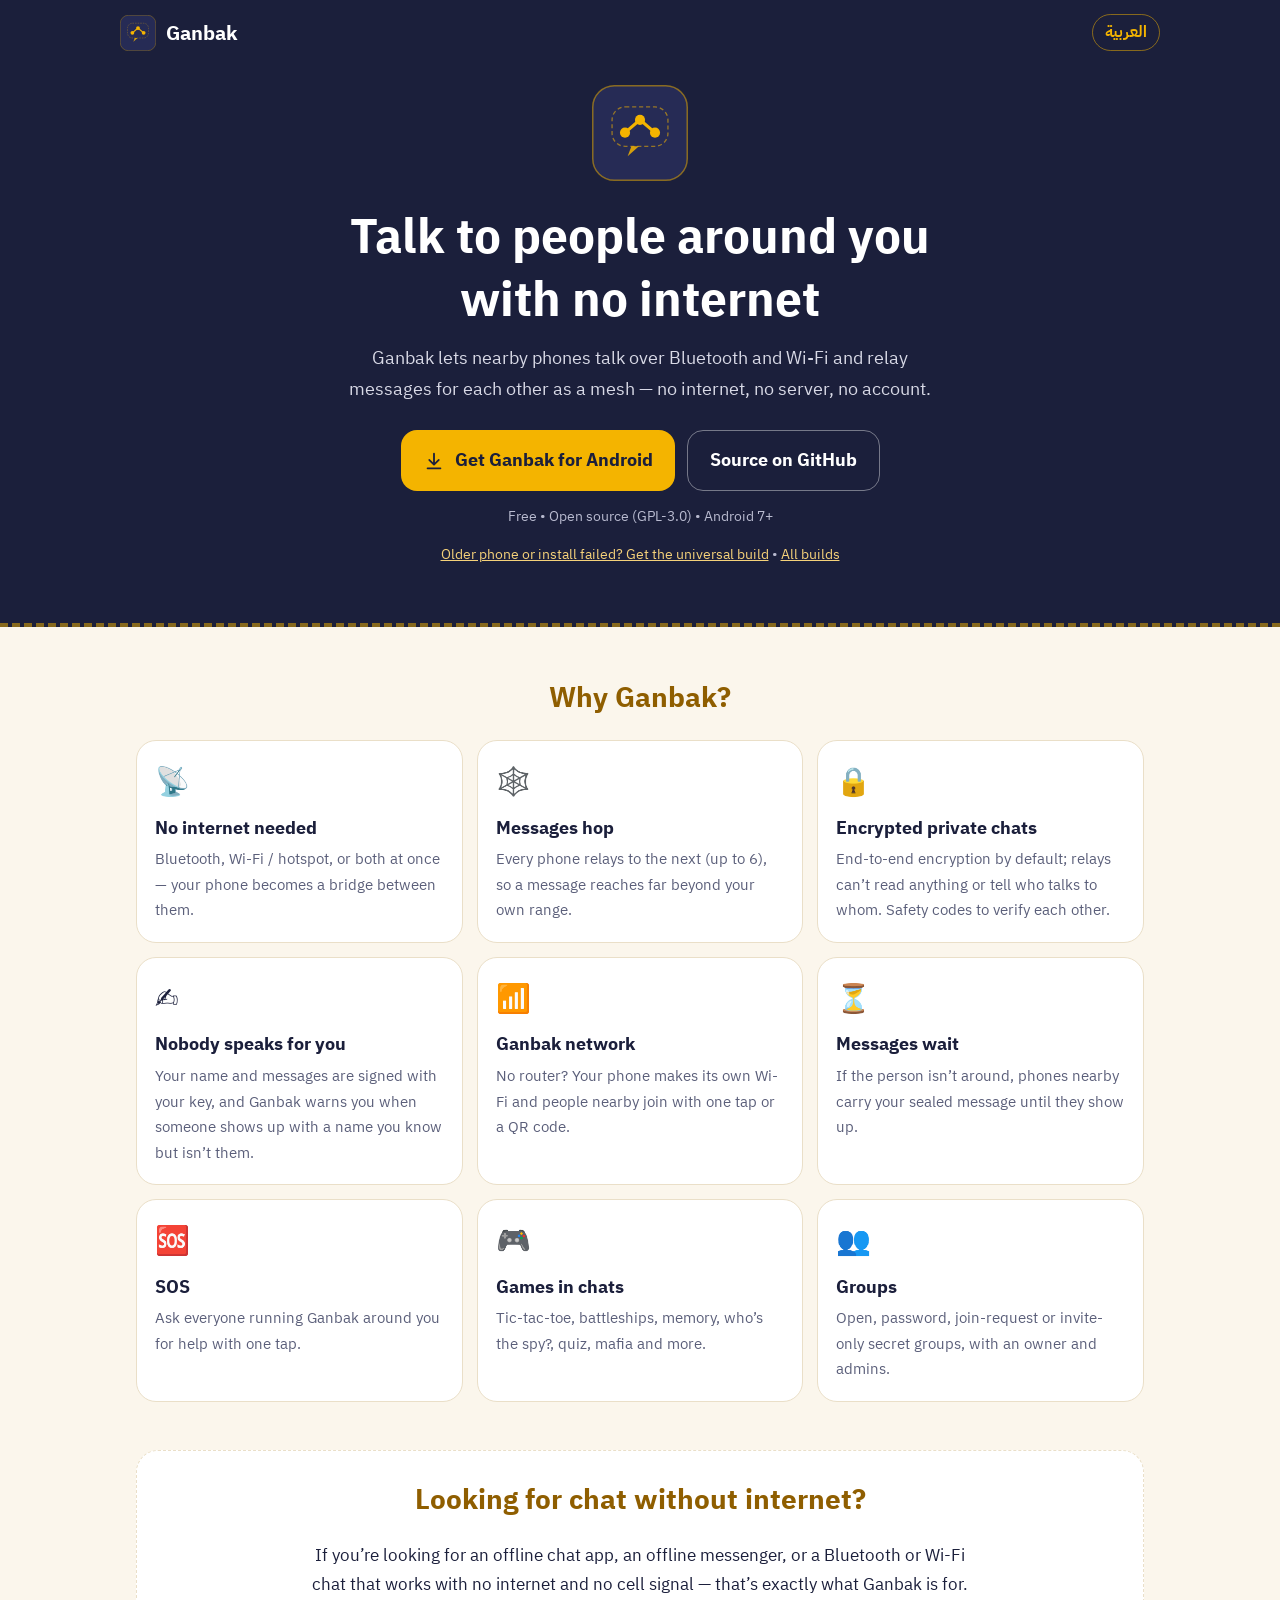
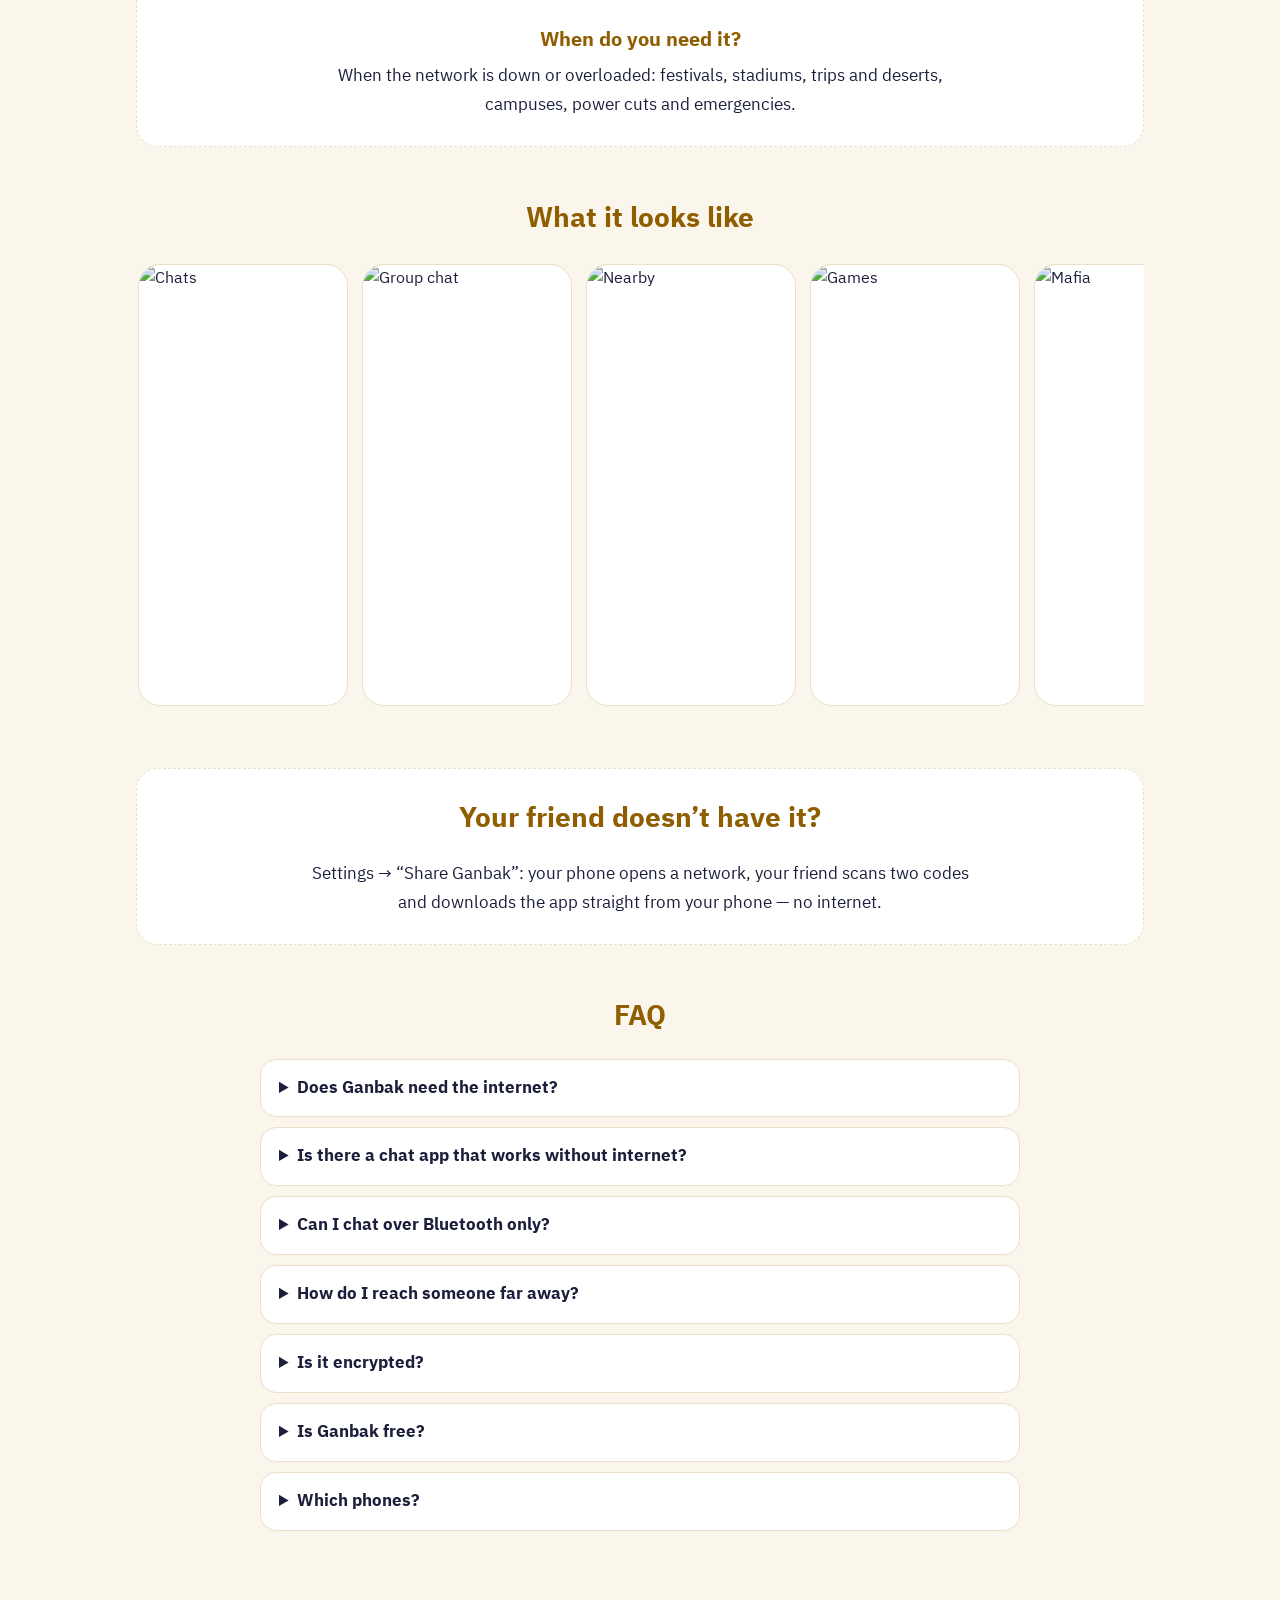
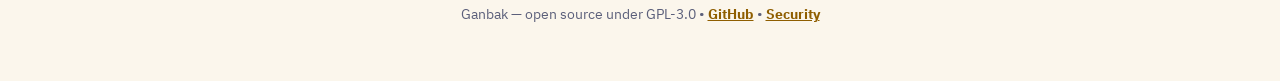
==== site/en/index.html @ 6f5be3bd "Website: Arabic and English search phrasing (بدون إنترنت / أوفلاين / offline messenger…); «شات بدون " ====
<!doctype html>
<html lang="en" dir="ltr">
<head>
<meta charset="utf-8">
<meta name="viewport" content="width=device-width, initial-scale=1">
<title>Ganbak: Offline Chat — chat without internet over Bluetooth and Wi-Fi for Android (جنبك)</title>
<meta name="description" content="Ganbak (جنبك) is an offline chat and messenger app for Android: chat without internet — phones nearby talk over Bluetooth and Wi-Fi and relay messages as a mesh, with no internet and no server. End-to-end encrypted private chats, groups, games and your own Wi-Fi network. Free and open source.">
<meta name="keywords" content="جنبك, جنبك شات, تطبيق جنبك, جنبك اوفلاين, جنبك بدون انترنت, شات بدون إنترنت, شات بدون انترنت, شات بدون نت, شات من غير نت, شات من غير إنترنت, شات اوفلاين, شات أوفلاين, دردشة بدون إنترنت, دردشة بدون انترنت, دردشة اوفلاين, دردشة بدون نت, محادثة بدون إنترنت, محادثة بدون انترنت, برنامج شات بدون نت, برنامج دردشة بدون انترنت, تطبيق شات بدون انترنت, تطبيق مراسلة بدون إنترنت, رسائل بدون إنترنت, رسايل من غير نت, شات بالبلوتوث, دردشة بالبلوتوث, محادثة عن طريق البلوتوث, شات بالواي فاي, شات على الهوت سبوت, شات بدون شبكة, تواصل بدون إنترنت, التواصل وقت انقطاع الإنترنت, شات مشفر, تطبيق مراسلة مشفر, شات للطوارئ, بديل بريدجفاي, Ganbak, Ganbak chat, Ganbak offline chat, offline chat, offline chat app, offline messenger, chat without internet, messaging without internet, no internet chat, Bluetooth chat, Bluetooth messenger, Wi-Fi chat, hotspot chat, mesh messenger, mesh chat, off-grid messaging, emergency chat app, encrypted offline chat, Bridgefy alternative, FireChat alternative, Arabic offline chat">
<meta name="robots" content="index, follow, max-image-preview:large">
<link rel="canonical" href="https://adamg00d.github.io/Ganbak/en/">
<link rel="alternate" hreflang="ar" href="https://adamg00d.github.io/Ganbak/">
<link rel="alternate" hreflang="en" href="https://adamg00d.github.io/Ganbak/en/">
<link rel="alternate" hreflang="x-default" href="https://adamg00d.github.io/Ganbak/">
<meta property="og:type" content="website">
<meta property="og:title" content="Ganbak: Offline Chat — chat without internet over Bluetooth and Wi-Fi for Android (جنبك)">
<meta property="og:description" content="Ganbak (جنبك) is an offline chat and messenger app for Android: chat without internet — phones nearby talk over Bluetooth and Wi-Fi and relay messages as a mesh, with no internet and no server. End-to-end encrypted private chats, groups, games and your own Wi-Fi network. Free and open source.">
<meta property="og:url" content="https://adamg00d.github.io/Ganbak/en/">
<meta property="og:image" content="https://adamg00d.github.io/Ganbak/img/banner.en.png">
<meta property="og:locale" content="en_US">
<meta property="og:site_name" content="Ganbak">
<meta property="og:image:alt" content="Ganbak: Offline Chat — chat without internet over Bluetooth and Wi-Fi for Android (جنبك)">
<meta name="twitter:card" content="summary_large_image">
<meta name="twitter:title" content="Ganbak: Offline Chat — chat without internet over Bluetooth and Wi-Fi for Android (جنبك)">
<meta name="twitter:description" content="Ganbak (جنبك) is an offline chat and messenger app for Android: chat without internet — phones nearby talk over Bluetooth and Wi-Fi and relay messages as a mesh, with no internet and no server. End-to-end encrypted private chats, groups, games and your own Wi-Fi network. Free and open source.">
<meta name="twitter:image" content="https://adamg00d.github.io/Ganbak/img/banner.en.png">
<meta name="theme-color" content="#1B1F3B">
<link rel="icon" href="../img/icon.png" type="image/png">
<link rel="apple-touch-icon" href="../img/icon.png">
<link rel="preconnect" href="https://fonts.googleapis.com">
<link rel="preconnect" href="https://fonts.gstatic.com" crossorigin>
<link href="https://fonts.googleapis.com/css2?family=IBM+Plex+Sans+Arabic:wght@400;600;700&display=swap" rel="stylesheet">
<link rel="stylesheet" href="../style.css">
<script type="application/ld+json">{"@context": "https://schema.org", "@type": "SoftwareApplication", "name": "Ganbak", "alternateName": ["جنبك", "جنبك شات", "Ganbak Offline Chat", "جنبك: شات بدون إنترنت"], "keywords": "جنبك, جنبك شات, تطبيق جنبك, جنبك اوفلاين, جنبك بدون انترنت, شات بدون إنترنت, شات بدون انترنت, شات بدون نت, شات من غير نت, شات من غير إنترنت, شات اوفلاين, شات أوفلاين, دردشة بدون إنترنت, دردشة بدون انترنت, دردشة اوفلاين, دردشة بدون نت, محادثة بدون إنترنت, محادثة بدون انترنت, برنامج شات بدون نت, برنامج دردشة بدون انترنت, تطبيق شات بدون انترنت, تطبيق مراسلة بدون إنترنت, رسائل بدون إنترنت, رسايل من غير نت, شات بالبلوتوث, دردشة بالبلوتوث, محادثة عن طريق البلوتوث, شات بالواي فاي, شات على الهوت سبوت, شات بدون شبكة, تواصل بدون إنترنت, التواصل وقت انقطاع الإنترنت, شات مشفر, تطبيق مراسلة مشفر, شات للطوارئ, بديل بريدجفاي, Ganbak, Ganbak chat, Ganbak offline chat, offline chat, offline chat app, offline messenger, chat without internet, messaging without internet, no internet chat, Bluetooth chat, Bluetooth messenger, Wi-Fi chat, hotspot chat, mesh messenger, mesh chat, off-grid messaging, emergency chat app, encrypted offline chat, Bridgefy alternative, FireChat alternative, Arabic offline chat", "operatingSystem": "Android 7.0+", "applicationCategory": "CommunicationApplication", "description": "Ganbak (جنبك) is an offline chat and messenger app for Android: chat without internet — phones nearby talk over Bluetooth and Wi-Fi and relay messages as a mesh, with no internet and no server. End-to-end encrypted private chats, groups, games and your own Wi-Fi network. Free and open source.", "offers": {"@type": "Offer", "price": "0", "priceCurrency": "USD"}, "downloadUrl": "https://github.com/AdamG00D/Ganbak/releases/latest/download/Ganbak-android.apk", "installUrl": "https://github.com/AdamG00D/Ganbak/releases/latest/download/Ganbak-android.apk", "license": "https://www.gnu.org/licenses/gpl-3.0.html", "url": "https://adamg00d.github.io/Ganbak/en/", "image": "https://adamg00d.github.io/Ganbak/img/banner.en.png", "codeRepository": "https://github.com/AdamG00D/Ganbak", "inLanguage": ["ar", "en"]}</script>
<script type="application/ld+json">{"@context": "https://schema.org", "@type": "FAQPage", "mainEntity": [{"@type": "Question", "name": "Does Ganbak need the internet?", "acceptedAnswer": {"@type": "Answer", "text": "No. It works over Bluetooth and Wi-Fi between nearby phones, with no internet, no data plan and no server."}}, {"@type": "Question", "name": "Is there a chat app that works without internet?", "acceptedAnswer": {"@type": "Answer", "text": "Yes — Ganbak is an offline chat app for Android that sends messages, photos and voice notes over Bluetooth, Wi-Fi or a hotspot, with no internet at all."}}, {"@type": "Question", "name": "Can I chat over Bluetooth only?", "acceptedAnswer": {"@type": "Answer", "text": "Yes. Pick Bluetooth on the first screen and nearby phones find each other; with Wi-Fi or a hotspot around, Ganbak can use both at once."}}, {"@type": "Question", "name": "How do I reach someone far away?", "acceptedAnswer": {"@type": "Answer", "text": "Messages hop through other phones running Ganbak (up to 6). And if they’re not around right now, your message waits and reaches them when they show up."}}, {"@type": "Question", "name": "Is it encrypted?", "acceptedAnswer": {"@type": "Answer", "text": "Private chats are end-to-end encrypted automatically. Details and known limits are written plainly in the security page on GitHub."}}, {"@type": "Question", "name": "Is Ganbak free?", "acceptedAnswer": {"@type": "Answer", "text": "Yes — free and open source (GPL-3.0), with no ads and no analytics."}}, {"@type": "Question", "name": "Which phones?", "acceptedAnswer": {"@type": "Answer", "text": "Android 7 or newer. Starting a Ganbak network needs Android 8+, joining one from inside the app Android 10+."}}]}</script>
</head>
<body>
<header class="hero">
<nav><a class="brand" href="../"><svg viewBox="0 0 1024 1024" width="36" height="36" aria-hidden="true"><rect x="8" y="8" width="1008" height="1008" rx="230" fill="#262B55" stroke="#F4B400" stroke-opacity=".5" stroke-width="16"/><rect x="214" y="234" width="596" height="420" rx="140" fill="none" stroke="#F4B400" stroke-width="14" stroke-dasharray="44 30" opacity=".55"/><path d="M352 508 L512 372 L672 508" fill="none" stroke="#F4B400" stroke-width="34" stroke-linecap="round"/><circle cx="352" cy="508" r="54" fill="#F4B400"/><circle cx="512" cy="372" r="54" fill="#F4B400"/><circle cx="672" cy="508" r="54" fill="#F4B400"/><path d="M420 654 L380 760 L500 654" fill="#F4B400" opacity=".85"/></svg><span>Ganbak</span></a>
<a class="lang" href="../" hreflang="ar">العربية</a></nav>
<div class="hero-in">
<svg viewBox="0 0 1024 1024" width="96" height="96" aria-hidden="true"><rect x="8" y="8" width="1008" height="1008" rx="230" fill="#262B55" stroke="#F4B400" stroke-opacity=".5" stroke-width="16"/><rect x="214" y="234" width="596" height="420" rx="140" fill="none" stroke="#F4B400" stroke-width="14" stroke-dasharray="44 30" opacity=".55"/><path d="M352 508 L512 372 L672 508" fill="none" stroke="#F4B400" stroke-width="34" stroke-linecap="round"/><circle cx="352" cy="508" r="54" fill="#F4B400"/><circle cx="512" cy="372" r="54" fill="#F4B400"/><circle cx="672" cy="508" r="54" fill="#F4B400"/><path d="M420 654 L380 760 L500 654" fill="#F4B400" opacity=".85"/></svg>
<h1>Talk to people around you<br>with no internet</h1>
<p>Ganbak lets nearby phones talk over Bluetooth and Wi-Fi and relay messages for each other as a mesh — no internet, no server, no account.</p>
<div class="cta"><a class="btn" href="https://github.com/AdamG00D/Ganbak/releases/latest/download/Ganbak-android.apk"><svg viewBox="0 0 24 24" width="22" height="22" aria-hidden="true"><path fill="currentColor" d="M12 3a1 1 0 0 1 1 1v9.6l3.3-3.3a1 1 0 1 1 1.4 1.4l-5 5a1 1 0 0 1-1.4 0l-5-5a1 1 0 1 1 1.4-1.4l3.3 3.3V4a1 1 0 0 1 1-1zM5 19h14a1 1 0 1 1 0 2H5a1 1 0 1 1 0-2z"/></svg>Get Ganbak for Android</a>
<a class="btn ghost" href="https://github.com/AdamG00D/Ganbak">Source on GitHub</a></div>
<p class="meta">Free • Open source (GPL-3.0) • Android 7+</p>
<p class="meta"><a href="https://github.com/AdamG00D/Ganbak/releases/latest/download/Ganbak-android-universal.apk">Older phone or install failed? Get the universal build</a> • <a href="https://github.com/AdamG00D/Ganbak/releases/latest">All builds</a></p>
</div>
</header>
<main>
<section><h2>Why Ganbak?</h2><div class="grid">
<div class="feat"><div class="ic">📡</div><h3>No internet needed</h3><p>Bluetooth, Wi-Fi / hotspot, or both at once — your phone becomes a bridge between them.</p></div>
<div class="feat"><div class="ic">🕸️</div><h3>Messages hop</h3><p>Every phone relays to the next (up to 6), so a message reaches far beyond your own range.</p></div>
<div class="feat"><div class="ic">🔒</div><h3>Encrypted private chats</h3><p>End-to-end encryption by default; relays can’t read anything or tell who talks to whom. Safety codes to verify each other.</p></div>
<div class="feat"><div class="ic">✍️</div><h3>Nobody speaks for you</h3><p>Your name and messages are signed with your key, and Ganbak warns you when someone shows up with a name you know but isn’t them.</p></div>
<div class="feat"><div class="ic">📶</div><h3>Ganbak network</h3><p>No router? Your phone makes its own Wi-Fi and people nearby join with one tap or a QR code.</p></div>
<div class="feat"><div class="ic">⏳</div><h3>Messages wait</h3><p>If the person isn’t around, phones nearby carry your sealed message until they show up.</p></div>
<div class="feat"><div class="ic">🆘</div><h3>SOS</h3><p>Ask everyone running Ganbak around you for help with one tap.</p></div>
<div class="feat"><div class="ic">🎮</div><h3>Games in chats</h3><p>Tic-tac-toe, battleships, memory, who’s the spy?, quiz, mafia and more.</p></div>
<div class="feat"><div class="ic">👥</div><h3>Groups</h3><p>Open, password, join-request or invite-only secret groups, with an owner and admins.</p></div>
</div></section>
<section class="band"><h2>Looking for chat without internet?</h2><p>If you’re looking for an offline chat app, an offline messenger, or a Bluetooth or Wi-Fi chat that works with no internet and no cell signal — that’s exactly what Ganbak is for.</p>
<h3>When do you need it?</h3><p>When the network is down or overloaded: festivals, stadiums, trips and deserts, campuses, power cuts and emergencies.</p></section>
<section><h2>What it looks like</h2><div class="shots">
<img src="../img/en/chats.png" alt="Chats" width="270" height="570" loading="lazy">
<img src="../img/en/group-chat.png" alt="Group chat" width="270" height="570" loading="lazy">
<img src="../img/en/nearby.png" alt="Nearby" width="270" height="570" loading="lazy">
<img src="../img/en/games.png" alt="Games" width="270" height="570" loading="lazy">
<img src="../img/en/game-mafia.png" alt="Mafia" width="270" height="570" loading="lazy">
<img src="../img/en/guide.png" alt="Ganbak guide" width="270" height="570" loading="lazy">
</div></section>
<section class="band"><h2>Your friend doesn’t have it?</h2><p>Settings → “Share Ganbak”: your phone opens a network, your friend scans two codes and downloads the app straight from your phone — no internet.</p></section>
<section><h2>FAQ</h2><div class="faq">
<details><summary>Does Ganbak need the internet?</summary><p>No. It works over Bluetooth and Wi-Fi between nearby phones, with no internet, no data plan and no server.</p></details>
<details><summary>Is there a chat app that works without internet?</summary><p>Yes — Ganbak is an offline chat app for Android that sends messages, photos and voice notes over Bluetooth, Wi-Fi or a hotspot, with no internet at all.</p></details>
<details><summary>Can I chat over Bluetooth only?</summary><p>Yes. Pick Bluetooth on the first screen and nearby phones find each other; with Wi-Fi or a hotspot around, Ganbak can use both at once.</p></details>
<details><summary>How do I reach someone far away?</summary><p>Messages hop through other phones running Ganbak (up to 6). And if they’re not around right now, your message waits and reaches them when they show up.</p></details>
<details><summary>Is it encrypted?</summary><p>Private chats are end-to-end encrypted automatically. Details and known limits are written plainly in the security page on GitHub.</p></details>
<details><summary>Is Ganbak free?</summary><p>Yes — free and open source (GPL-3.0), with no ads and no analytics.</p></details>
<details><summary>Which phones?</summary><p>Android 7 or newer. Starting a Ganbak network needs Android 8+, joining one from inside the app Android 10+.</p></details>
</div></section>
</main>
<footer><p>Ganbak — open source under GPL-3.0 • <a href="https://github.com/AdamG00D/Ganbak">GitHub</a> • <a href="https://github.com/AdamG00D/Ganbak/blob/main/SECURITY.md">Security</a></p></footer>
</body>
</html>
---- site/style.css ----
:root{--ink:#1B1F3B;--ink2:#262B55;--saffron:#F4B400;--saffron-ink:#8F5E00;--bg:#FBF6EC;--card:#fff;--text:#1B1F3B;--muted:#5B5F7A;--line:#EADFC8;--teal:#0F8B8D}
@media (prefers-color-scheme:dark){:root{--bg:#0F1226;--card:#1A1E3A;--text:#F3EEE2;--muted:#A9ACC4;--line:#2C3157;--saffron-ink:#F6BE2C}}
*{box-sizing:border-box}
html{scroll-behavior:smooth}
body{margin:0;background:var(--bg);color:var(--text);font-family:"IBM Plex Sans Arabic",system-ui,-apple-system,"Segoe UI",Roboto,sans-serif;line-height:1.7}
a{color:inherit}
.hero{background:var(--ink) url("img/pattern.svg");color:#fff;padding:0 16px 56px;border-bottom:4px dashed rgba(244,180,0,.5)}
nav{max-width:1040px;margin:0 auto;display:flex;align-items:center;justify-content:space-between;padding:14px 0}
.brand{display:flex;align-items:center;gap:10px;text-decoration:none;font-weight:700;font-size:20px}
.lang{color:var(--saffron);font-weight:700;text-decoration:none;border:1px solid rgba(244,180,0,.5);padding:4px 12px;border-radius:999px}
.hero-in{max-width:760px;margin:20px auto 0;text-align:center}
.hero h1{font-size:clamp(30px,6vw,48px);line-height:1.3;margin:16px 0 12px}
.hero p{color:#D8D9E6;font-size:18px;margin:0 auto;max-width:620px}
.cta{display:flex;flex-wrap:wrap;gap:12px;justify-content:center;margin-top:26px}
.btn{display:inline-flex;align-items:center;gap:10px;background:var(--saffron);color:var(--ink);font-weight:700;font-size:18px;padding:14px 22px;border-radius:16px;text-decoration:none}
.btn.ghost{background:transparent;color:#fff;border:1.5px solid rgba(255,255,255,.4)}
.hero .meta{font-size:14px;color:#B9BBD0;margin-top:14px}
.hero .meta a{color:#F6D27A}
main{max-width:1040px;margin:0 auto;padding:0 16px}
section{padding:48px 0 8px}
h2{font-size:28px;margin:0 0 18px;color:var(--saffron-ink);text-align:center}
.grid{display:grid;grid-template-columns:repeat(auto-fit,minmax(260px,1fr));gap:14px}
.feat{background:var(--card);border:1px solid var(--line);border-radius:20px;padding:18px}
.feat .ic{font-size:28px}
.feat h3{margin:6px 0 4px;font-size:18px}
.feat p{margin:0;color:var(--muted);font-size:15px}
.band{background:var(--card);border:1px dashed var(--line);border-radius:22px;padding:26px 20px;margin-top:40px;text-align:center}
.band p{max-width:680px;margin:0 auto;font-size:17px}
.band h3{margin:22px 0 6px;font-size:20px;color:var(--saffron-ink)}
.shots{display:flex;gap:14px;overflow-x:auto;padding:4px 2px 14px;scroll-snap-type:x mandatory}
.shots img{flex:0 0 auto;width:210px;height:auto;border-radius:22px;border:1px solid var(--line);scroll-snap-align:center;background:var(--card)}
.faq{max-width:760px;margin:0 auto}
details{background:var(--card);border:1px solid var(--line);border-radius:16px;padding:14px 18px;margin-bottom:10px}
summary{font-weight:700;cursor:pointer;font-size:17px}
details p{color:var(--muted);margin:10px 0 0}
footer{text-align:center;color:var(--muted);padding:40px 16px;font-size:14px}
footer a{color:var(--saffron-ink);font-weight:700}
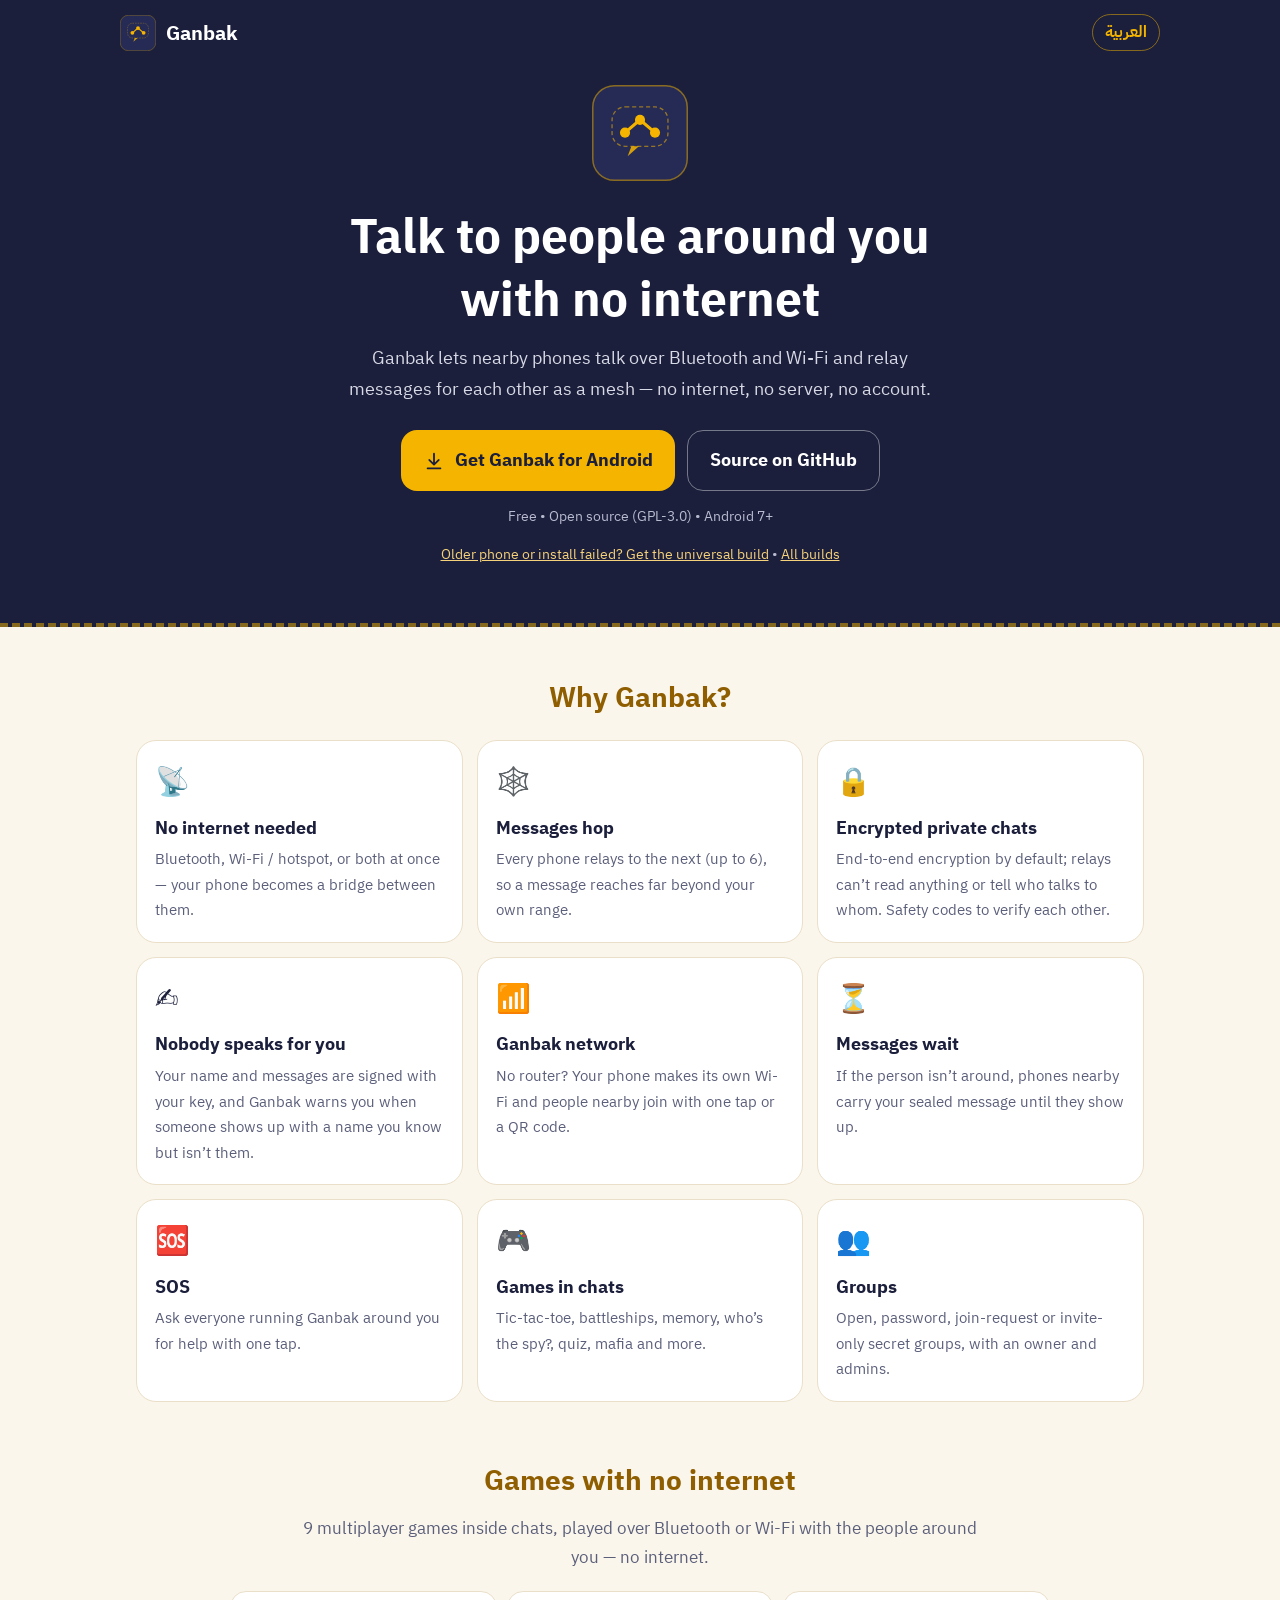
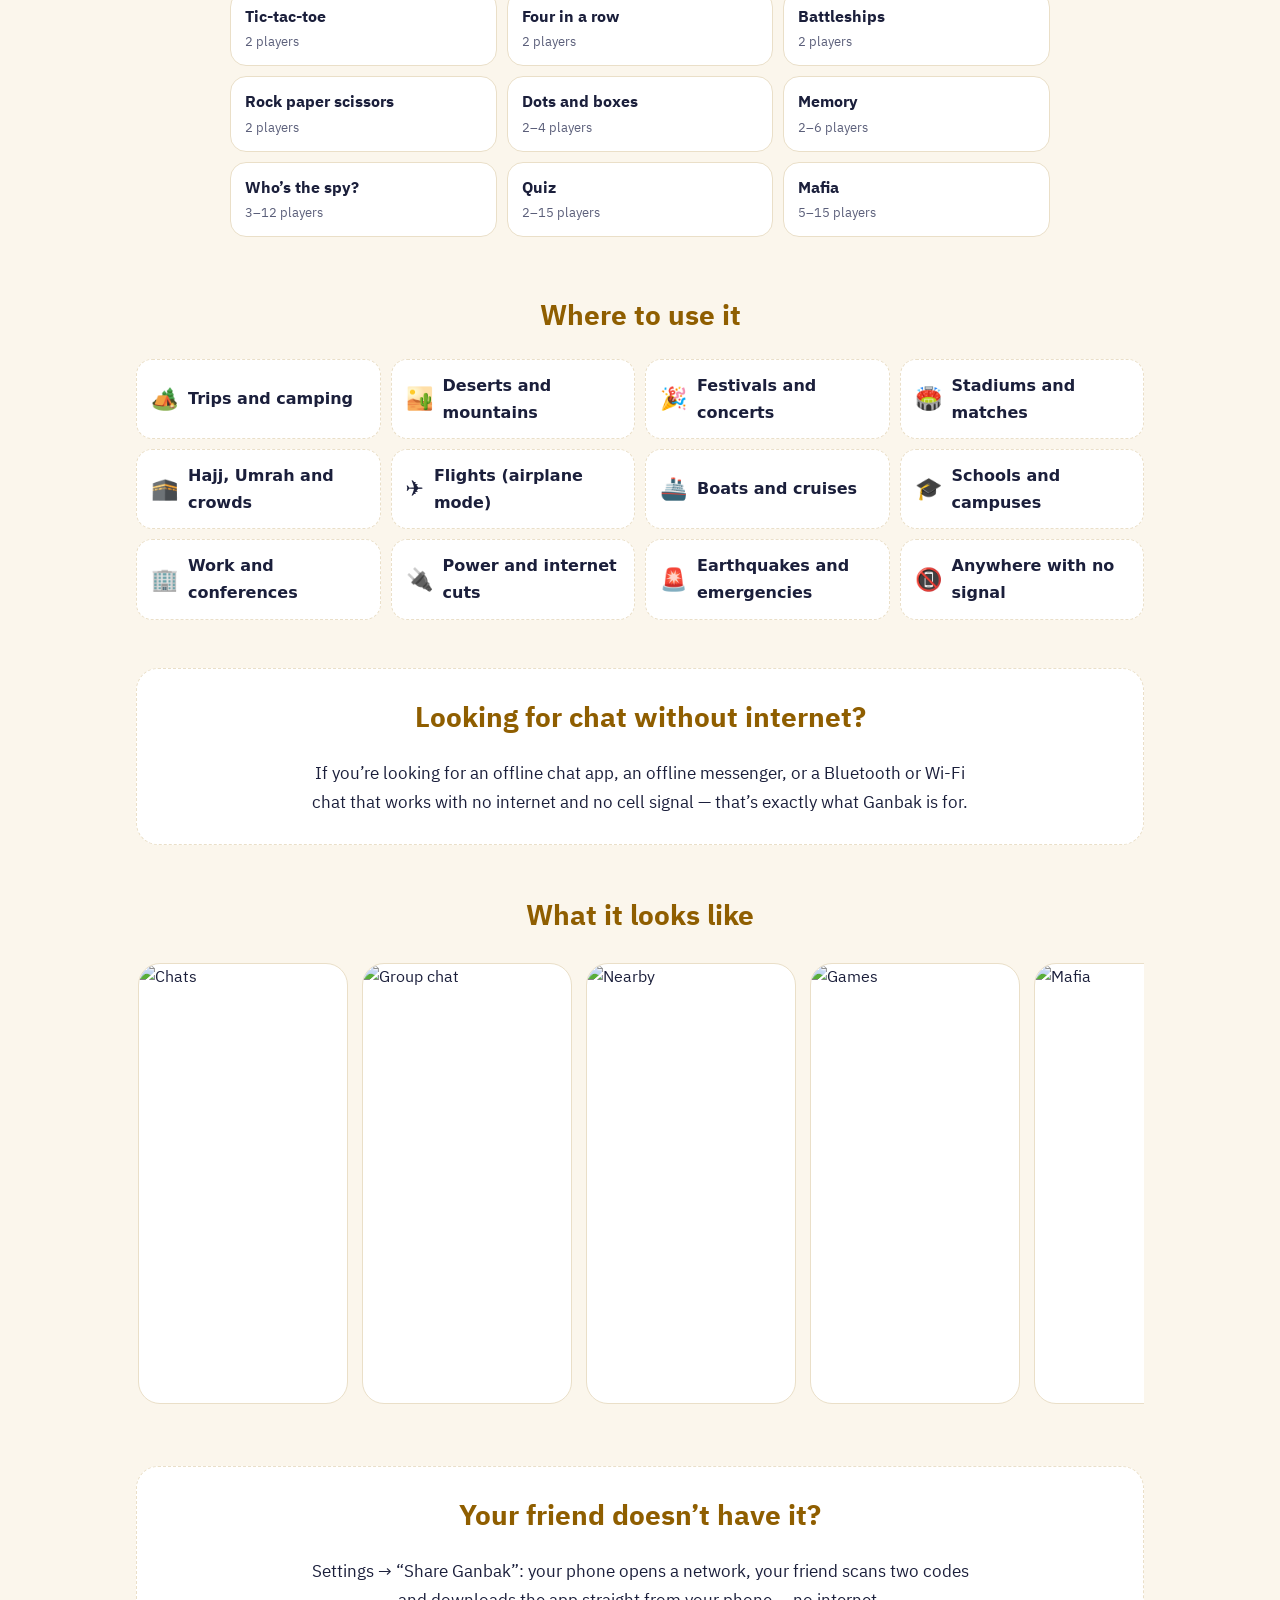
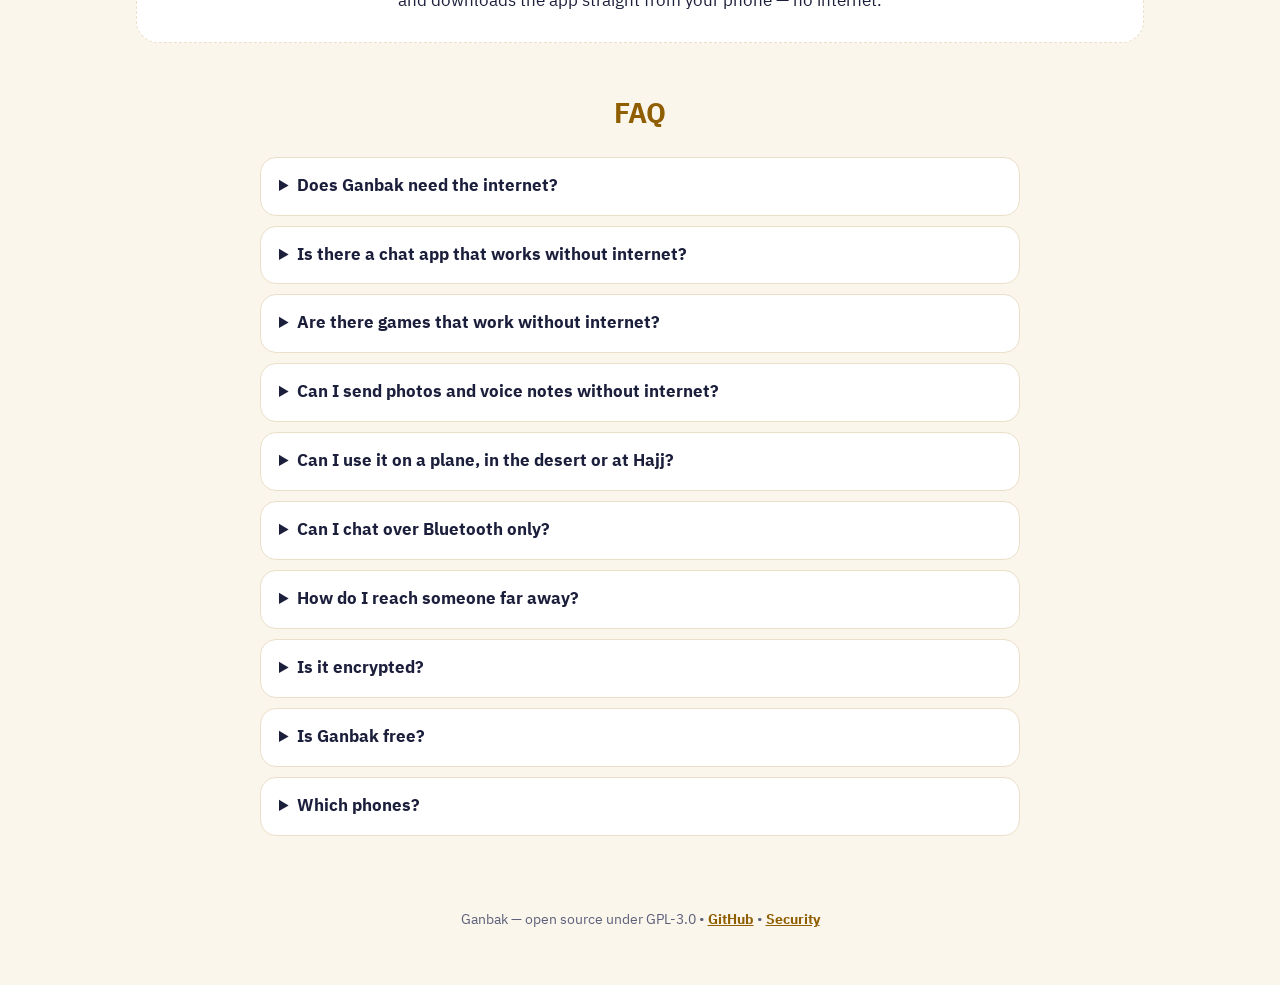
==== commit e1ad9052: "Website: offline games and where to use it — sections, FAQ and search phrasing" ====
--- a/site/en/index.html
+++ b/site/en/index.html
@@ -5,7 +5,7 @@
 <meta name="viewport" content="width=device-width, initial-scale=1">
 <title>Ganbak: Offline Chat — chat without internet over Bluetooth and Wi-Fi for Android (جنبك)</title>
 <meta name="description" content="Ganbak (جنبك) is an offline chat and messenger app for Android: chat without internet — phones nearby talk over Bluetooth and Wi-Fi and relay messages as a mesh, with no internet and no server. End-to-end encrypted private chats, groups, games and your own Wi-Fi network. Free and open source.">
-<meta name="keywords" content="جنبك, جنبك شات, تطبيق جنبك, جنبك اوفلاين, جنبك بدون انترنت, شات بدون إنترنت, شات بدون انترنت, شات بدون نت, شات من غير نت, شات من غير إنترنت, شات اوفلاين, شات أوفلاين, دردشة بدون إنترنت, دردشة بدون انترنت, دردشة اوفلاين, دردشة بدون نت, محادثة بدون إنترنت, محادثة بدون انترنت, برنامج شات بدون نت, برنامج دردشة بدون انترنت, تطبيق شات بدون انترنت, تطبيق مراسلة بدون إنترنت, رسائل بدون إنترنت, رسايل من غير نت, شات بالبلوتوث, دردشة بالبلوتوث, محادثة عن طريق البلوتوث, شات بالواي فاي, شات على الهوت سبوت, شات بدون شبكة, تواصل بدون إنترنت, التواصل وقت انقطاع الإنترنت, شات مشفر, تطبيق مراسلة مشفر, شات للطوارئ, بديل بريدجفاي, Ganbak, Ganbak chat, Ganbak offline chat, offline chat, offline chat app, offline messenger, chat without internet, messaging without internet, no internet chat, Bluetooth chat, Bluetooth messenger, Wi-Fi chat, hotspot chat, mesh messenger, mesh chat, off-grid messaging, emergency chat app, encrypted offline chat, Bridgefy alternative, FireChat alternative, Arabic offline chat">
+<meta name="keywords" content="جنبك, جنبك شات, تطبيق جنبك, جنبك اوفلاين, جنبك بدون انترنت, شات بدون إنترنت, شات بدون انترنت, شات بدون نت, شات من غير نت, شات من غير إنترنت, شات اوفلاين, شات أوفلاين, دردشة بدون إنترنت, دردشة بدون انترنت, دردشة اوفلاين, دردشة بدون نت, محادثة بدون إنترنت, محادثة بدون انترنت, برنامج شات بدون نت, برنامج دردشة بدون انترنت, تطبيق شات بدون انترنت, تطبيق مراسلة بدون إنترنت, رسائل بدون إنترنت, رسايل من غير نت, شات بالبلوتوث, دردشة بالبلوتوث, محادثة عن طريق البلوتوث, شات بالواي فاي, شات على الهوت سبوت, شات بدون شبكة, تواصل بدون إنترنت, التواصل وقت انقطاع الإنترنت, شات مشفر, تطبيق مراسلة مشفر, شات للطوارئ, بديل بريدجفاي, Ganbak, Ganbak chat, Ganbak offline chat, offline chat, offline chat app, offline messenger, chat without internet, messaging without internet, no internet chat, Bluetooth chat, Bluetooth messenger, Wi-Fi chat, hotspot chat, mesh messenger, mesh chat, off-grid messaging, emergency chat app, encrypted offline chat, Bridgefy alternative, FireChat alternative, Arabic offline chat, إرسال صور بدون إنترنت, إرسال ملفات بدون نت, نقل ملفات بدون انترنت, رسائل صوتية بدون إنترنت, فويس من غير نت, مكالمات بدون إنترنت, مكالمة فيديو بدون نت, جروبات بدون إنترنت, جروب شات بدون نت, رسالة استغاثة بدون إنترنت, send photos without internet, file transfer without internet, voice messages offline, calls without internet, offline group chat, SOS app without internet, ألعاب بدون إنترنت, ألعاب بدون انترنت, ألعاب بدون نت, العاب بدون نت, ألعاب أوفلاين, العاب اوفلاين, ألعاب جماعية بدون نت, ألعاب جماعية أوفلاين, ألعاب بالبلوتوث, العاب بلوتوث, ألعاب للاتنين بدون نت, ألعاب للرحلات, ألعاب للتجمعات, لعبة المافيا, لعبة المافيا بدون نت, لعبة مين الجاسوس, لعبة الجاسوس, لعبة إكس أو, اكس او بالبلوتوث, لعبة حرب السفن, لعبة الذاكرة, لعبة أربعة في صف, حجر ورقة مقص, لعبة المربعات والنقط, مسابقة أسئلة بدون نت, لعبة أسئلة جماعية, offline games, games without internet, offline multiplayer games, Bluetooth multiplayer games, local multiplayer games, party games offline, mafia game app, who is the spy game, spy word game, tic tac toe Bluetooth, battleship game offline, connect four offline, memory game multiplayer, rock paper scissors multiplayer, dots and boxes multiplayer, trivia quiz offline, شات في الرحلات, شات للتخييم, تواصل في الصحراء, شات في الصحرا, تواصل في الجبال, شات في الحفلات, تواصل في الملاعب, تواصل في الزحمة, تواصل في الحج والعمرة, شات في الطيارة, وضع الطيران شات, شات في المركب, تواصل في البحر, شات في المدرسة, شات في الجامعة, تواصل وقت انقطاع الكهرباء, تواصل وقت قطع الإنترنت, تواصل في الزلازل والكوارث, تواصل في الطوارئ, مكان مفيهوش شبكة, من غير شبكة موبايل, chat while camping, hiking chat app, festival chat app, concert messaging, stadium chat, Hajj communication app, chat on airplane mode, cruise ship chat, classroom chat, blackout communication, internet shutdown app, disaster communication app, earthquake emergency app, no signal messaging, no cell service chat">
 <meta name="robots" content="index, follow, max-image-preview:large">
 <link rel="canonical" href="https://adamg00d.github.io/Ganbak/en/">
 <link rel="alternate" hreflang="ar" href="https://adamg00d.github.io/Ganbak/">
@@ -30,8 +30,8 @@
 <link rel="preconnect" href="https://fonts.gstatic.com" crossorigin>
 <link href="https://fonts.googleapis.com/css2?family=IBM+Plex+Sans+Arabic:wght@400;600;700&display=swap" rel="stylesheet">
 <link rel="stylesheet" href="../style.css">
-<script type="application/ld+json">{"@context": "https://schema.org", "@type": "SoftwareApplication", "name": "Ganbak", "alternateName": ["جنبك", "جنبك شات", "Ganbak Offline Chat", "جنبك: شات بدون إنترنت"], "keywords": "جنبك, جنبك شات, تطبيق جنبك, جنبك اوفلاين, جنبك بدون انترنت, شات بدون إنترنت, شات بدون انترنت, شات بدون نت, شات من غير نت, شات من غير إنترنت, شات اوفلاين, شات أوفلاين, دردشة بدون إنترنت, دردشة بدون انترنت, دردشة اوفلاين, دردشة بدون نت, محادثة بدون إنترنت, محادثة بدون انترنت, برنامج شات بدون نت, برنامج دردشة بدون انترنت, تطبيق شات بدون انترنت, تطبيق مراسلة بدون إنترنت, رسائل بدون إنترنت, رسايل من غير نت, شات بالبلوتوث, دردشة بالبلوتوث, محادثة عن طريق البلوتوث, شات بالواي فاي, شات على الهوت سبوت, شات بدون شبكة, تواصل بدون إنترنت, التواصل وقت انقطاع الإنترنت, شات مشفر, تطبيق مراسلة مشفر, شات للطوارئ, بديل بريدجفاي, Ganbak, Ganbak chat, Ganbak offline chat, offline chat, offline chat app, offline messenger, chat without internet, messaging without internet, no internet chat, Bluetooth chat, Bluetooth messenger, Wi-Fi chat, hotspot chat, mesh messenger, mesh chat, off-grid messaging, emergency chat app, encrypted offline chat, Bridgefy alternative, FireChat alternative, Arabic offline chat", "operatingSystem": "Android 7.0+", "applicationCategory": "CommunicationApplication", "description": "Ganbak (جنبك) is an offline chat and messenger app for Android: chat without internet — phones nearby talk over Bluetooth and Wi-Fi and relay messages as a mesh, with no internet and no server. End-to-end encrypted private chats, groups, games and your own Wi-Fi network. Free and open source.", "offers": {"@type": "Offer", "price": "0", "priceCurrency": "USD"}, "downloadUrl": "https://github.com/AdamG00D/Ganbak/releases/latest/download/Ganbak-android.apk", "installUrl": "https://github.com/AdamG00D/Ganbak/releases/latest/download/Ganbak-android.apk", "license": "https://www.gnu.org/licenses/gpl-3.0.html", "url": "https://adamg00d.github.io/Ganbak/en/", "image": "https://adamg00d.github.io/Ganbak/img/banner.en.png", "codeRepository": "https://github.com/AdamG00D/Ganbak", "inLanguage": ["ar", "en"]}</script>
-<script type="application/ld+json">{"@context": "https://schema.org", "@type": "FAQPage", "mainEntity": [{"@type": "Question", "name": "Does Ganbak need the internet?", "acceptedAnswer": {"@type": "Answer", "text": "No. It works over Bluetooth and Wi-Fi between nearby phones, with no internet, no data plan and no server."}}, {"@type": "Question", "name": "Is there a chat app that works without internet?", "acceptedAnswer": {"@type": "Answer", "text": "Yes — Ganbak is an offline chat app for Android that sends messages, photos and voice notes over Bluetooth, Wi-Fi or a hotspot, with no internet at all."}}, {"@type": "Question", "name": "Can I chat over Bluetooth only?", "acceptedAnswer": {"@type": "Answer", "text": "Yes. Pick Bluetooth on the first screen and nearby phones find each other; with Wi-Fi or a hotspot around, Ganbak can use both at once."}}, {"@type": "Question", "name": "How do I reach someone far away?", "acceptedAnswer": {"@type": "Answer", "text": "Messages hop through other phones running Ganbak (up to 6). And if they’re not around right now, your message waits and reaches them when they show up."}}, {"@type": "Question", "name": "Is it encrypted?", "acceptedAnswer": {"@type": "Answer", "text": "Private chats are end-to-end encrypted automatically. Details and known limits are written plainly in the security page on GitHub."}}, {"@type": "Question", "name": "Is Ganbak free?", "acceptedAnswer": {"@type": "Answer", "text": "Yes — free and open source (GPL-3.0), with no ads and no analytics."}}, {"@type": "Question", "name": "Which phones?", "acceptedAnswer": {"@type": "Answer", "text": "Android 7 or newer. Starting a Ganbak network needs Android 8+, joining one from inside the app Android 10+."}}]}</script>
+<script type="application/ld+json">{"@context": "https://schema.org", "@type": "SoftwareApplication", "name": "Ganbak", "alternateName": ["جنبك", "جنبك شات", "Ganbak Offline Chat", "جنبك: شات بدون إنترنت"], "keywords": "جنبك, جنبك شات, تطبيق جنبك, جنبك اوفلاين, جنبك بدون انترنت, شات بدون إنترنت, شات بدون انترنت, شات بدون نت, شات من غير نت, شات من غير إنترنت, شات اوفلاين, شات أوفلاين, دردشة بدون إنترنت, دردشة بدون انترنت, دردشة اوفلاين, دردشة بدون نت, محادثة بدون إنترنت, محادثة بدون انترنت, برنامج شات بدون نت, برنامج دردشة بدون انترنت, تطبيق شات بدون انترنت, تطبيق مراسلة بدون إنترنت, رسائل بدون إنترنت, رسايل من غير نت, شات بالبلوتوث, دردشة بالبلوتوث, محادثة عن طريق البلوتوث, شات بالواي فاي, شات على الهوت سبوت, شات بدون شبكة, تواصل بدون إنترنت, التواصل وقت انقطاع الإنترنت, شات مشفر, تطبيق مراسلة مشفر, شات للطوارئ, بديل بريدجفاي, Ganbak, Ganbak chat, Ganbak offline chat, offline chat, offline chat app, offline messenger, chat without internet, messaging without internet, no internet chat, Bluetooth chat, Bluetooth messenger, Wi-Fi chat, hotspot chat, mesh messenger, mesh chat, off-grid messaging, emergency chat app, encrypted offline chat, Bridgefy alternative, FireChat alternative, Arabic offline chat, إرسال صور بدون إنترنت, إرسال ملفات بدون نت, نقل ملفات بدون انترنت, رسائل صوتية بدون إنترنت, فويس من غير نت, مكالمات بدون إنترنت, مكالمة فيديو بدون نت, جروبات بدون إنترنت, جروب شات بدون نت, رسالة استغاثة بدون إنترنت, send photos without internet, file transfer without internet, voice messages offline, calls without internet, offline group chat, SOS app without internet, ألعاب بدون إنترنت, ألعاب بدون انترنت, ألعاب بدون نت, العاب بدون نت, ألعاب أوفلاين, العاب اوفلاين, ألعاب جماعية بدون نت, ألعاب جماعية أوفلاين, ألعاب بالبلوتوث, العاب بلوتوث, ألعاب للاتنين بدون نت, ألعاب للرحلات, ألعاب للتجمعات, لعبة المافيا, لعبة المافيا بدون نت, لعبة مين الجاسوس, لعبة الجاسوس, لعبة إكس أو, اكس او بالبلوتوث, لعبة حرب السفن, لعبة الذاكرة, لعبة أربعة في صف, حجر ورقة مقص, لعبة المربعات والنقط, مسابقة أسئلة بدون نت, لعبة أسئلة جماعية, offline games, games without internet, offline multiplayer games, Bluetooth multiplayer games, local multiplayer games, party games offline, mafia game app, who is the spy game, spy word game, tic tac toe Bluetooth, battleship game offline, connect four offline, memory game multiplayer, rock paper scissors multiplayer, dots and boxes multiplayer, trivia quiz offline, شات في الرحلات, شات للتخييم, تواصل في الصحراء, شات في الصحرا, تواصل في الجبال, شات في الحفلات, تواصل في الملاعب, تواصل في الزحمة, تواصل في الحج والعمرة, شات في الطيارة, وضع الطيران شات, شات في المركب, تواصل في البحر, شات في المدرسة, شات في الجامعة, تواصل وقت انقطاع الكهرباء, تواصل وقت قطع الإنترنت, تواصل في الزلازل والكوارث, تواصل في الطوارئ, مكان مفيهوش شبكة, من غير شبكة موبايل, chat while camping, hiking chat app, festival chat app, concert messaging, stadium chat, Hajj communication app, chat on airplane mode, cruise ship chat, classroom chat, blackout communication, internet shutdown app, disaster communication app, earthquake emergency app, no signal messaging, no cell service chat", "operatingSystem": "Android 7.0+", "applicationCategory": "CommunicationApplication", "description": "Ganbak (جنبك) is an offline chat and messenger app for Android: chat without internet — phones nearby talk over Bluetooth and Wi-Fi and relay messages as a mesh, with no internet and no server. End-to-end encrypted private chats, groups, games and your own Wi-Fi network. Free and open source.", "offers": {"@type": "Offer", "price": "0", "priceCurrency": "USD"}, "downloadUrl": "https://github.com/AdamG00D/Ganbak/releases/latest/download/Ganbak-android.apk", "installUrl": "https://github.com/AdamG00D/Ganbak/releases/latest/download/Ganbak-android.apk", "license": "https://www.gnu.org/licenses/gpl-3.0.html", "url": "https://adamg00d.github.io/Ganbak/en/", "image": "https://adamg00d.github.io/Ganbak/img/banner.en.png", "codeRepository": "https://github.com/AdamG00D/Ganbak", "inLanguage": ["ar", "en"]}</script>
+<script type="application/ld+json">{"@context": "https://schema.org", "@type": "FAQPage", "mainEntity": [{"@type": "Question", "name": "Does Ganbak need the internet?", "acceptedAnswer": {"@type": "Answer", "text": "No. It works over Bluetooth and Wi-Fi between nearby phones, with no internet, no data plan and no server."}}, {"@type": "Question", "name": "Is there a chat app that works without internet?", "acceptedAnswer": {"@type": "Answer", "text": "Yes — Ganbak is an offline chat app for Android that sends messages, photos and voice notes over Bluetooth, Wi-Fi or a hotspot, with no internet at all."}}, {"@type": "Question", "name": "Are there games that work without internet?", "acceptedAnswer": {"@type": "Answer", "text": "Yes — Ganbak has 9 offline multiplayer games: tic-tac-toe, four in a row, battleships, rock paper scissors, dots and boxes, memory, who’s the spy?, quiz and mafia — over Bluetooth or Wi-Fi."}}, {"@type": "Question", "name": "Can I send photos and voice notes without internet?", "acceptedAnswer": {"@type": "Answer", "text": "Yes: photos, videos, voice notes and files, plus voice and video calls over Wi-Fi or a hotspot — all with no internet."}}, {"@type": "Question", "name": "Can I use it on a plane, in the desert or at Hajj?", "acceptedAnswer": {"@type": "Answer", "text": "Yes, anywhere with no signal. On a plane, turn Bluetooth or Wi-Fi on in airplane mode (if the flight allows it)."}}, {"@type": "Question", "name": "Can I chat over Bluetooth only?", "acceptedAnswer": {"@type": "Answer", "text": "Yes. Pick Bluetooth on the first screen and nearby phones find each other; with Wi-Fi or a hotspot around, Ganbak can use both at once."}}, {"@type": "Question", "name": "How do I reach someone far away?", "acceptedAnswer": {"@type": "Answer", "text": "Messages hop through other phones running Ganbak (up to 6). And if they’re not around right now, your message waits and reaches them when they show up."}}, {"@type": "Question", "name": "Is it encrypted?", "acceptedAnswer": {"@type": "Answer", "text": "Private chats are end-to-end encrypted automatically. Details and known limits are written plainly in the security page on GitHub."}}, {"@type": "Question", "name": "Is Ganbak free?", "acceptedAnswer": {"@type": "Answer", "text": "Yes — free and open source (GPL-3.0), with no ads and no analytics."}}, {"@type": "Question", "name": "Which phones?", "acceptedAnswer": {"@type": "Answer", "text": "Android 7 or newer. Starting a Ganbak network needs Android 8+, joining one from inside the app Android 10+."}}]}</script>
 </head>
 <body>
 <header class="hero">
@@ -59,8 +59,32 @@
 <div class="feat"><div class="ic">🎮</div><h3>Games in chats</h3><p>Tic-tac-toe, battleships, memory, who’s the spy?, quiz, mafia and more.</p></div>
 <div class="feat"><div class="ic">👥</div><h3>Groups</h3><p>Open, password, join-request or invite-only secret groups, with an owner and admins.</p></div>
 </div></section>
-<section class="band"><h2>Looking for chat without internet?</h2><p>If you’re looking for an offline chat app, an offline messenger, or a Bluetooth or Wi-Fi chat that works with no internet and no cell signal — that’s exactly what Ganbak is for.</p>
-<h3>When do you need it?</h3><p>When the network is down or overloaded: festivals, stadiums, trips and deserts, campuses, power cuts and emergencies.</p></section>
+<section><h2>Games with no internet</h2><p class="sub">9 multiplayer games inside chats, played over Bluetooth or Wi-Fi with the people around you — no internet.</p><div class="chips">
+<div class="chip"><b>Tic-tac-toe</b><span>2 players</span></div>
+<div class="chip"><b>Four in a row</b><span>2 players</span></div>
+<div class="chip"><b>Battleships</b><span>2 players</span></div>
+<div class="chip"><b>Rock paper scissors</b><span>2 players</span></div>
+<div class="chip"><b>Dots and boxes</b><span>2–4 players</span></div>
+<div class="chip"><b>Memory</b><span>2–6 players</span></div>
+<div class="chip"><b>Who’s the spy?</b><span>3–12 players</span></div>
+<div class="chip"><b>Quiz</b><span>2–15 players</span></div>
+<div class="chip"><b>Mafia</b><span>5–15 players</span></div>
+</div></section>
+<section><h2>Where to use it</h2><div class="uses">
+<div class="use"><span>🏕️</span>Trips and camping</div>
+<div class="use"><span>🏜️</span>Deserts and mountains</div>
+<div class="use"><span>🎉</span>Festivals and concerts</div>
+<div class="use"><span>🏟️</span>Stadiums and matches</div>
+<div class="use"><span>🕋</span>Hajj, Umrah and crowds</div>
+<div class="use"><span>✈️</span>Flights (airplane mode)</div>
+<div class="use"><span>🚢</span>Boats and cruises</div>
+<div class="use"><span>🎓</span>Schools and campuses</div>
+<div class="use"><span>🏢</span>Work and conferences</div>
+<div class="use"><span>🔌</span>Power and internet cuts</div>
+<div class="use"><span>🚨</span>Earthquakes and emergencies</div>
+<div class="use"><span>📵</span>Anywhere with no signal</div>
+</div></section>
+<section class="band"><h2>Looking for chat without internet?</h2><p>If you’re looking for an offline chat app, an offline messenger, or a Bluetooth or Wi-Fi chat that works with no internet and no cell signal — that’s exactly what Ganbak is for.</p></section>
 <section><h2>What it looks like</h2><div class="shots">
 <img src="../img/en/chats.png" alt="Chats" width="270" height="570" loading="lazy">
 <img src="../img/en/group-chat.png" alt="Group chat" width="270" height="570" loading="lazy">
@@ -73,6 +97,9 @@
 <section><h2>FAQ</h2><div class="faq">
 <details><summary>Does Ganbak need the internet?</summary><p>No. It works over Bluetooth and Wi-Fi between nearby phones, with no internet, no data plan and no server.</p></details>
 <details><summary>Is there a chat app that works without internet?</summary><p>Yes — Ganbak is an offline chat app for Android that sends messages, photos and voice notes over Bluetooth, Wi-Fi or a hotspot, with no internet at all.</p></details>
+<details><summary>Are there games that work without internet?</summary><p>Yes — Ganbak has 9 offline multiplayer games: tic-tac-toe, four in a row, battleships, rock paper scissors, dots and boxes, memory, who’s the spy?, quiz and mafia — over Bluetooth or Wi-Fi.</p></details>
+<details><summary>Can I send photos and voice notes without internet?</summary><p>Yes: photos, videos, voice notes and files, plus voice and video calls over Wi-Fi or a hotspot — all with no internet.</p></details>
+<details><summary>Can I use it on a plane, in the desert or at Hajj?</summary><p>Yes, anywhere with no signal. On a plane, turn Bluetooth or Wi-Fi on in airplane mode (if the flight allows it).</p></details>
 <details><summary>Can I chat over Bluetooth only?</summary><p>Yes. Pick Bluetooth on the first screen and nearby phones find each other; with Wi-Fi or a hotspot around, Ganbak can use both at once.</p></details>
 <details><summary>How do I reach someone far away?</summary><p>Messages hop through other phones running Ganbak (up to 6). And if they’re not around right now, your message waits and reaches them when they show up.</p></details>
 <details><summary>Is it encrypted?</summary><p>Private chats are end-to-end encrypted automatically. Details and known limits are written plainly in the security page on GitHub.</p></details>
--- a/site/style.css
+++ b/site/style.css
@@ -26,7 +26,16 @@
 .feat p{margin:0;color:var(--muted);font-size:15px}
 .band{background:var(--card);border:1px dashed var(--line);border-radius:22px;padding:26px 20px;margin-top:40px;text-align:center}
 .band p{max-width:680px;margin:0 auto;font-size:17px}
-.band h3{margin:22px 0 6px;font-size:20px;color:var(--saffron-ink)}
+.sub{text-align:center;color:var(--muted);max-width:680px;margin:-8px auto 18px;font-size:17px}
+.chips{display:grid;grid-template-columns:repeat(3,1fr);gap:10px;max-width:820px;margin:0 auto}
+@media (max-width:600px){.chips{grid-template-columns:repeat(2,1fr)}.chip:last-child:nth-child(odd){grid-column:1/-1}}
+.chip{background:var(--card);border:1px solid var(--line);border-radius:16px;padding:12px 14px;display:flex;flex-direction:column}
+.chip b{font-size:16px}
+.chip span{color:var(--muted);font-size:13px}
+.uses{display:grid;grid-template-columns:repeat(4,1fr);gap:10px}
+@media (max-width:900px){.uses{grid-template-columns:repeat(2,1fr)}}
+.use{background:var(--card);border:1px dashed var(--line);border-radius:16px;padding:12px 14px;display:flex;align-items:center;gap:10px;font-weight:600}
+.use span{font-size:22px}
 .shots{display:flex;gap:14px;overflow-x:auto;padding:4px 2px 14px;scroll-snap-type:x mandatory}
 .shots img{flex:0 0 auto;width:210px;height:auto;border-radius:22px;border:1px solid var(--line);scroll-snap-align:center;background:var(--card)}
 .faq{max-width:760px;margin:0 auto}
